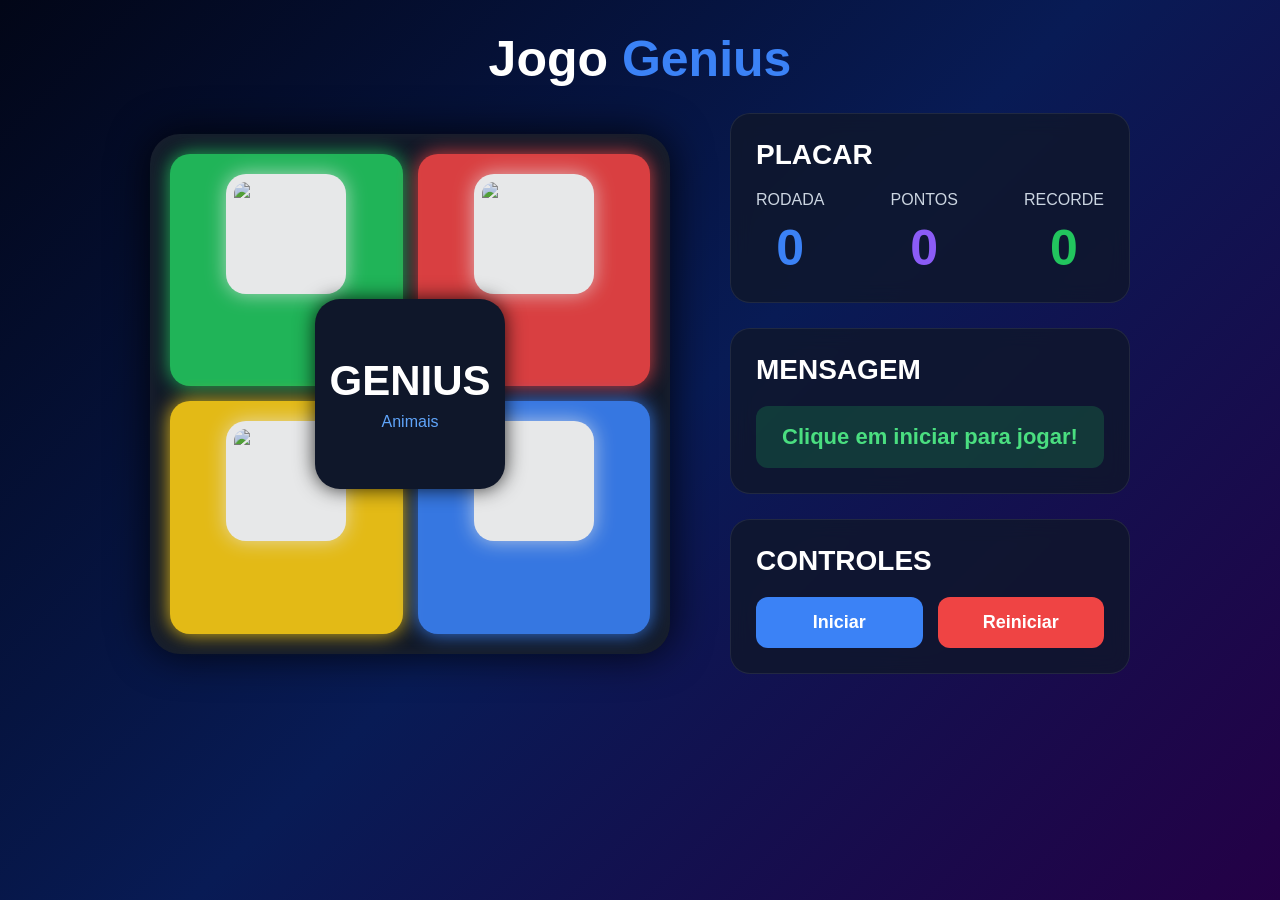
==== genius/index7.html @ 3ce278aa "atualizando" ====
<!DOCTYPE html>
<html lang="pt-BR">
<head>
  <meta charset="UTF-8">
  <meta name="viewport" content="width=device-width, initial-scale=1.0">
  <title>Jogo Genius Animais</title>

  <link rel="stylesheet" href="style.css">
</head>
<body>

  <h1>Jogo <span>Genius</span></h1>

  <div class="container">

    <!-- TABULEIRO -->

    <div class="game-board">

      <!-- VACA -->

      <div class="color green" data-color="green">

        <img
          src="https://cdn-icons-png.flaticon.com/512/1998/1998610.png"
          alt="Vaca"
        >

      </div>

      <!-- MACACO -->

      <div class="color red" data-color="red">

        <img
          src="https://cdn-icons-png.flaticon.com/512/3069/3069172.png"
          alt="Macaco"
        >

      </div>

      <!-- GATO -->

      <div class="color yellow" data-color="yellow">

        <img
          src="https://cdn-icons-png.flaticon.com/512/2138/2138440.png"
          alt="Gato"
        >

      </div>

      <!-- CACHORRO -->

      <div class="color blue" data-color="blue">

        <img
          src="https://cdn-icons-png.flaticon.com/512/616/616408.png"
          alt="Cachorro"
        >

      </div>

      <!-- CENTRO -->

      <div class="center">

        <h2>GENIUS</h2>

        <p>Animais</p>

      </div>

    </div>

    <!-- PAINEL -->

    <div class="panel">

      <!-- PLACAR -->

      <div class="card">

        <h3>PLACAR</h3>

        <div class="infos">

          <div>
            <p>RODADA</p>
            <span id="round">0</span>
          </div>

          <div>
            <p>PONTOS</p>
            <span id="score">0</span>
          </div>

          <div>
            <p>RECORDE</p>
            <span id="highScore">0</span>
          </div>

        </div>

      </div>

      <!-- MENSAGEM -->

      <div class="card">

        <h3>MENSAGEM</h3>

        <div class="message" id="message">

          Clique em iniciar para jogar!

        </div>

      </div>

      <!-- BOTÕES -->

      <div class="card">

        <h3>CONTROLES</h3>

        <div class="buttons">

          <button id="startBtn">
            Iniciar
          </button>

          <button id="restartBtn">
            Reiniciar
          </button>

        </div>

      </div>

    </div>

  </div>

  <!-- GAME OVER -->

  <div class="game-over" id="gameOver">

    <div class="game-over-content">

      <h2>GAME OVER</h2>

      <p id="finalScore">
        Sua pontuação foi 0
      </p>

      <button onclick="restartGame()">
        Jogar Novamente
      </button>

    </div>

  </div>

  <script src="script.js"></script>

</body>
</html>
---- genius/style.css ----
*{
  margin:0;
  padding:0;
  box-sizing:border-box;
  font-family:Arial, Helvetica, sans-serif;
}

body{
  min-height:100vh;
  background:
  linear-gradient(135deg,#020617,#081b55,#240046);
  color:white;
  display:flex;
  flex-direction:column;
  align-items:center;
  padding:30px;
}

h1{
  font-size:50px;
  margin-bottom:25px;
}

h1 span{
  color:#3b82f6;
}

.container{
  width:100%;
  max-width:1400px;
  display:flex;
  justify-content:center;
  align-items:center;
  gap:60px;
  flex-wrap:wrap;
}

/* TABULEIRO */

.game-board{
  width:520px;
  height:520px;
  background:#111827;
  border-radius:30px;
  display:grid;
  grid-template-columns:1fr 1fr;
  grid-template-rows:1fr 1fr;
  gap:15px;
  padding:20px;
  position:relative;

  box-shadow:
  0 0 40px rgba(0,0,0,.8),
  inset 0 0 20px rgba(255,255,255,.05);
}

.color{
  cursor:pointer;
  transition:.2s;
  opacity:.9;

  display:flex;
  justify-content:center;
  align-items:flex-start;

  padding-top:20px;

  position:relative;
}

.color:hover{
  transform:scale(1.02);
}

.color img{

  width:120px;
  height:120px;

  object-fit:cover;

  border-radius:20px;

  background:white;

  padding:8px;

  box-shadow:
  0 0 20px rgba(255,255,255,.7);

}

.green{
  background:#22c55e;
  border-radius:20px;
  box-shadow:0 0 20px #22c55e;
}

.red{
  background:#ef4444;
  border-radius:20px;
  box-shadow:0 0 20px #ef4444;
}

.yellow{
  background:#facc15;
  border-radius:20px;
  box-shadow:0 0 20px #facc15;
}

.blue{
  background:#3b82f6;
  border-radius:20px;
  box-shadow:0 0 20px #3b82f6;
}

.active{
  filter:brightness(2);
  transform:scale(1.03);
}

.center{
  width:190px;
  height:190px;
  background:#0f172a;
  border-radius:25px;
  position:absolute;
  top:50%;
  left:50%;
  transform:translate(-50%,-50%);
  display:flex;
  flex-direction:column;
  justify-content:center;
  align-items:center;
  z-index:10;

  box-shadow:
  0 0 20px rgba(0,0,0,.8);
}

.center h2{
  font-size:42px;
}

.center p{
  color:#60a5fa;
  margin-top:8px;
}

/* PAINEL */

.panel{
  width:400px;
  display:flex;
  flex-direction:column;
  gap:25px;
}

.card{
  background:rgba(15,23,42,.8);
  border:1px solid rgba(255,255,255,.08);
  border-radius:20px;
  padding:25px;
  backdrop-filter:blur(10px);
}

.card h3{
  margin-bottom:20px;
  font-size:28px;
}

.infos{
  display:flex;
  justify-content:space-between;
  text-align:center;
}

.infos p{
  color:#cbd5e1;
  margin-bottom:10px;
}

.infos span{
  font-size:50px;
  font-weight:bold;
}

#round{
  color:#3b82f6;
}

#score{
  color:#8b5cf6;
}

#highScore{
  color:#22c55e;
}

.message{
  padding:18px;
  border-radius:12px;
  text-align:center;
  font-size:22px;
  font-weight:bold;
  background:rgba(34,197,94,.2);
  color:#4ade80;
}

.buttons{
  display:flex;
  gap:15px;
  flex-wrap:wrap;
}

button{
  flex:1;
  border:none;
  padding:15px;
  border-radius:12px;
  font-size:18px;
  font-weight:bold;
  cursor:pointer;
  transition:.2s;
}

button:hover{
  transform:scale(1.04);
}

#startBtn{
  background:#3b82f6;
  color:white;
}

#restartBtn{
  background:#ef4444;
  color:white;
}

/* GAME OVER */

.game-over{
  position:fixed;
  inset:0;
  background:rgba(0,0,0,.85);
  display:none;
  justify-content:center;
  align-items:center;
  z-index:999;
}

.game-over-content{
  background:#111827;
  padding:40px;
  border-radius:25px;
  text-align:center;
  width:90%;
  max-width:450px;

  box-shadow:
  0 0 30px rgba(239,68,68,.5);
}

.game-over h2{
  font-size:50px;
  color:#ef4444;
  margin-bottom:20px;
}

.game-over p{
  font-size:24px;
  margin-bottom:30px;
}

.game-over button{
  width:100%;
  background:#3b82f6;
  color:white;
}

/* RESPONSIVO */

@media(max-width:700px){

  h1{
    font-size:38px;
    text-align:center;
  }

  .game-board{
    width:320px;
    height:320px;
  }

  .center{
    width:120px;
    height:120px;
  }

  .center h2{
    font-size:25px;
  }

  .panel{
    width:100%;
  }

  .infos span{
    font-size:35px;
  }

  .color img{
    width:60px;
    height:60px;
  }

}
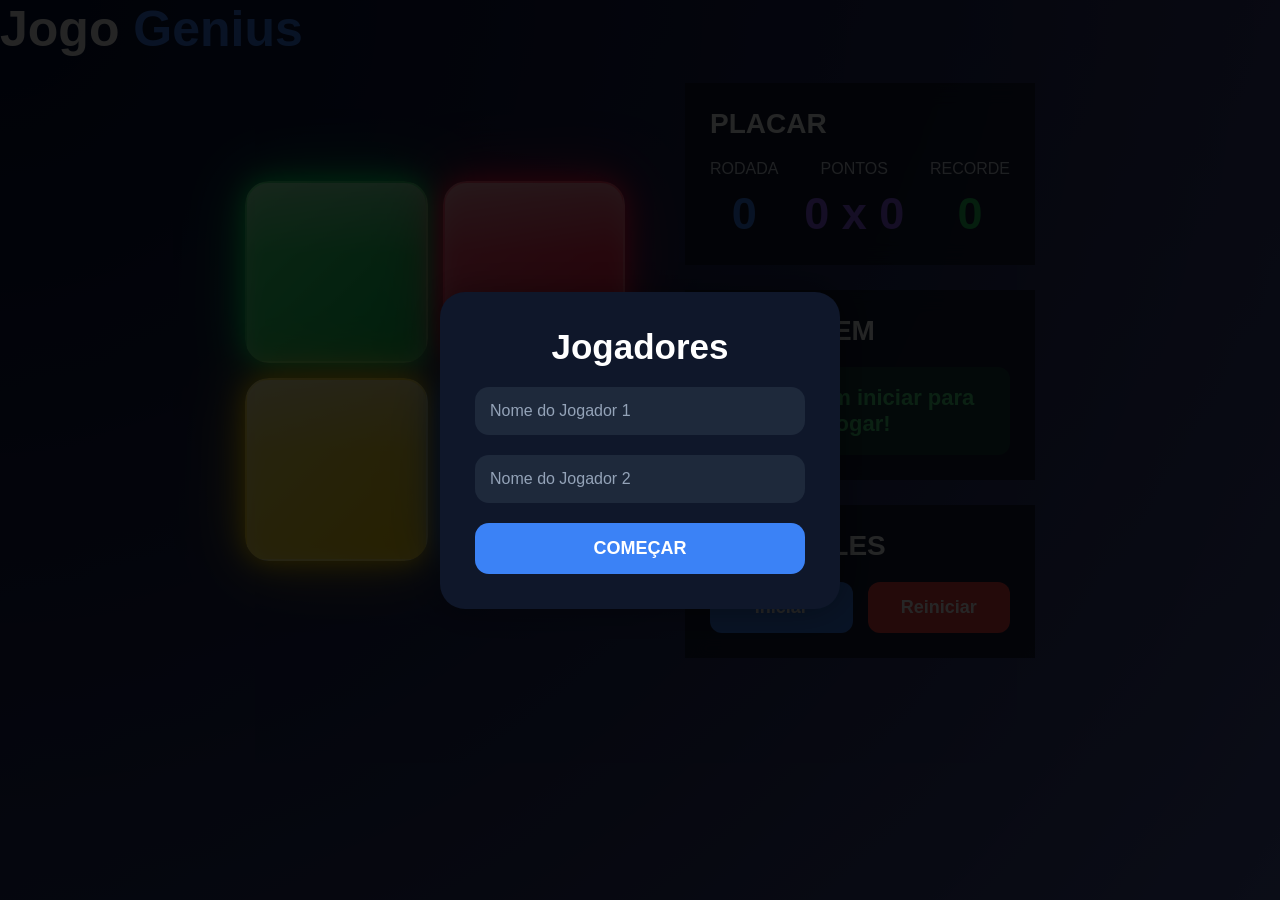
==== commit 136aa004: "atualizando projeto" ====
--- a/genius/index7.html
+++ b/genius/index7.html
@@ -3,138 +3,93 @@
 <head>
   <meta charset="UTF-8">
   <meta name="viewport" content="width=device-width, initial-scale=1.0">
-  <title>Jogo Genius Animais</title>
+  <title>Genius Multiplayer</title>
 
   <link rel="stylesheet" href="style.css">
 </head>
+
 <body>
 
-  <h1>Jogo <span>Genius</span></h1>
+<h1>Jogo <span>Genius</span></h1>
 
-  <div class="container">
+<div class="container">
 
-    <!-- TABULEIRO -->
+  <!-- TABULEIRO -->
 
-    <div class="game-board">
+  <div class="game-board">
 
-      <!-- VACA -->
+    <div class="color green botao" data-cor="green"></div>
 
-      <div class="color green" data-color="green">
+    <div class="color red botao" data-cor="red"></div>
 
-        <img
-          src="https://cdn-icons-png.flaticon.com/512/1998/1998610.png"
-          alt="Vaca"
-        >
+    <div class="color yellow botao" data-cor="yellow"></div>
 
-      </div>
+    <div class="color blue botao" data-cor="blue"></div>
 
-      <!-- MACACO -->
+    <!-- CENTRO -->
 
-      <div class="color red" data-color="red">
+  </div>
 
-        <img
-          src="https://cdn-icons-png.flaticon.com/512/3069/3069172.png"
-          alt="Macaco"
-        >
+  <!-- PAINEL -->
 
-      </div>
+  <div class="panel">
 
-      <!-- GATO -->
+    <!-- PLACAR -->
 
-      <div class="color yellow" data-color="yellow">
+    <div class="card">
 
-        <img
-          src="https://cdn-icons-png.flaticon.com/512/2138/2138440.png"
-          alt="Gato"
-        >
+      <h3>PLACAR</h3>
 
-      </div>
+      <div class="infos">
 
-      <!-- CACHORRO -->
+        <div>
+          <p>RODADA</p>
+          <span id="round">0</span>
+        </div>
 
-      <div class="color blue" data-color="blue">
+        <div>
+          <p>PONTOS</p>
+          <span id="score">0 x 0</span>
+        </div>
 
-        <img
-          src="https://cdn-icons-png.flaticon.com/512/616/616408.png"
-          alt="Cachorro"
-        >
-
-      </div>
-
-      <!-- CENTRO -->
-
-      <div class="center">
-
-        <h2>GENIUS</h2>
-
-        <p>Animais</p>
+        <div>
+          <p>RECORDE</p>
+          <span id="highScore">0</span>
+        </div>
 
       </div>
 
     </div>
 
-    <!-- PAINEL -->
+    <!-- MENSAGEM -->
 
-    <div class="panel">
+    <div class="card">
 
-      <!-- PLACAR -->
+      <h3>MENSAGEM</h3>
 
-      <div class="card">
+      <div class="message" id="message">
 
-        <h3>PLACAR</h3>
-
-        <div class="infos">
-
-          <div>
-            <p>RODADA</p>
-            <span id="round">0</span>
-          </div>
-
-          <div>
-            <p>PONTOS</p>
-            <span id="score">0</span>
-          </div>
-
-          <div>
-            <p>RECORDE</p>
-            <span id="highScore">0</span>
-          </div>
-
-        </div>
+        Clique em iniciar para jogar!
 
       </div>
 
-      <!-- MENSAGEM -->
+    </div>
 
-      <div class="card">
+    <!-- BOTÕES -->
 
-        <h3>MENSAGEM</h3>
+    <div class="card">
 
-        <div class="message" id="message">
+      <h3>CONTROLES</h3>
 
-          Clique em iniciar para jogar!
+      <div class="buttons">
 
-        </div>
+        <button id="startBtn">
+          Iniciar
+        </button>
 
-      </div>
-
-      <!-- BOTÕES -->
-
-      <div class="card">
-
-        <h3>CONTROLES</h3>
-
-        <div class="buttons">
-
-          <button id="startBtn">
-            Iniciar
-          </button>
-
-          <button id="restartBtn">
-            Reiniciar
-          </button>
-
-        </div>
+        <button id="restartBtn">
+          Reiniciar
+        </button>
 
       </div>
 
@@ -142,27 +97,36 @@
 
   </div>
 
-  <!-- GAME OVER -->
+</div>
+<!-- PAINEL NOMES -->
 
-  <div class="game-over" id="gameOver">
+<div class="name-panel" id="namePanel">
 
-    <div class="game-over-content">
+  <div class="name-box">
 
-      <h2>GAME OVER</h2>
+    <h2>Jogadores</h2>
 
-      <p id="finalScore">
-        Sua pontuação foi 0
-      </p>
+    <input
+      type="text"
+      id="player1"
+      placeholder="Nome do Jogador 1"
+    >
 
-      <button onclick="restartGame()">
-        Jogar Novamente
-      </button>
+    <input
+      type="text"
+      id="player2"
+      placeholder="Nome do Jogador 2"
+    >
 
-    </div>
+    <button id="playBtn">
+      COMEÇAR
+    </button>
 
   </div>
 
-  <script src="script.js"></script>
+</div>
+
+<script src="script.js"></script>
 
 </body>
 </html>
--- a/genius/style.css
+++ b/genius/style.css
@@ -1,3 +1,5 @@
+/* RESET */
+
 *{
   margin:0;
   padding:0;
@@ -5,16 +7,17 @@
   font-family:Arial, Helvetica, sans-serif;
 }
 
-body{
-  min-height:100vh;
-  background:
-  linear-gradient(135deg,#020617,#081b55,#240046);
-  color:white;
-  display:flex;
-  flex-direction:column;
-  align-items:center;
-  padding:30px;
-}
+/* BODY */
+body {
+  min-height: 100vh;
+  font-family: Arial, Helvetica, sans-serif;
+  background:
+    radial-gradient(circle at top left, #000e33, transparent 100%),
+    linear-gradient(500deg, #1e175ce5, #48579b);
+  color: #f8fafc;
+}
+
+/* TITULO */
 
 h1{
   font-size:50px;
@@ -25,142 +28,206 @@
   color:#3b82f6;
 }
 
+/* CONTAINER */
+
 .container{
+
   width:100%;
   max-width:1400px;
+
   display:flex;
   justify-content:center;
   align-items:center;
+
   gap:60px;
+
   flex-wrap:wrap;
 }
 
-/* TABULEIRO */
+/* blocos */
 
 .game-board{
-  width:520px;
-  height:520px;
-  background:#111827;
-  border-radius:30px;
+
+  width:380px;
+  height:380px;
+
   display:grid;
+
   grid-template-columns:1fr 1fr;
   grid-template-rows:1fr 1fr;
+
   gap:15px;
-  padding:20px;
+}
+/* BOTÕES */
+
+.color{
+
+  cursor:pointer;
+
+  transition:.25s;
+
+  opacity:1;
+
+  border-radius:24px;
+
   position:relative;
 
-  box-shadow:
-  0 0 40px rgba(0,0,0,.8),
-  inset 0 0 20px rgba(255,255,255,.05);
-}
-
-.color{
-  cursor:pointer;
-  transition:.2s;
-  opacity:.9;
-
-  display:flex;
-  justify-content:center;
-  align-items:flex-start;
-
-  padding-top:20px;
-
-  position:relative;
-}
+  overflow:hidden;
+
+  border:2px solid rgba(255,255,255,.15);
+
+  backdrop-filter:blur(5px);
+
+  box-shadow:
+  inset 0 4px 10px rgba(255,255,255,.15),
+  inset 0 -8px 20px rgba(0,0,0,.35),
+  0 0 25px rgba(255,255,255,.08);
+}
+
+/* BRILHO POR CIMA */
+
+.color::before{
+
+  content:"";
+
+  position:absolute;
+
+  inset:0;
+
+  background:
+  linear-gradient(
+    180deg,
+    rgba(255,255,255,.35),
+    transparent 40%
+  );
+
+  pointer-events:none;
+}
+
+/* HOVER */
 
 .color:hover{
-  transform:scale(1.02);
-}
-
-.color img{
-
-  width:120px;
-  height:120px;
-
-  object-fit:cover;
-
-  border-radius:20px;
-
-  background:white;
-
-  padding:8px;
-
-  box-shadow:
-  0 0 20px rgba(255,255,255,.7);
-
-}
+
+  transform:scale(1.03);
+
+  filter:brightness(1.15);
+
+  box-shadow:
+  0 0 40px rgba(255,255,255,.2);
+}
+
+/* VERDE */
+/* VERDE */
 
 .green{
-  background:#22c55e;
-  border-radius:20px;
-  box-shadow:0 0 20px #22c55e;
-}
+
+  background:
+  linear-gradient(
+    135deg,
+    #4dff88,
+    #00c853
+  );
+
+  box-shadow:
+  0 0 25px #00ff6a,
+  0 0 60px rgba(0,255,106,.8),
+  inset 0 0 20px rgba(255,255,255,.25);
+}
+
+/* VERMELHO */
 
 .red{
-  background:#ef4444;
-  border-radius:20px;
-  box-shadow:0 0 20px #ef4444;
-}
+
+  background:
+  linear-gradient(
+    135deg,
+    #ff5c7a,
+    #ff1744
+  );
+
+  box-shadow:
+  0 0 25px #ff1744,
+  0 0 60px rgba(255,23,68,.8),
+  inset 0 0 20px rgba(255,255,255,.25);
+}
+
+/* AMARELO */
 
 .yellow{
-  background:#facc15;
-  border-radius:20px;
-  box-shadow:0 0 20px #facc15;
-}
+
+  background:
+  linear-gradient(
+    135deg,
+    #fff176,
+    #ffd600
+  );
+
+  box-shadow:
+  0 0 25px #ffd600,
+  0 0 60px rgba(255,214,0,.8),
+  inset 0 0 20px rgba(255,255,255,.25);
+}
+
+/* AZUL */
 
 .blue{
-  background:#3b82f6;
-  border-radius:20px;
-  box-shadow:0 0 20px #3b82f6;
-}
+
+  background:
+  linear-gradient(
+    135deg,
+    #66a6ff,
+    #2979ff
+  );
+
+  box-shadow:
+  0 0 25px #2979ff,
+  0 0 60px rgba(41,121,255,.8),
+  inset 0 0 20px rgba(255,255,255,.25);
+}
+/* BOTÃO ACESO */
 
 .active{
+
+  transform:scale(1.07);
+
+  filter:
+  brightness(2)
+  saturate(2);
+
+  box-shadow:
+  0 0 35px white,
+  0 0 80px currentColor,
+  0 0 120px currentColor;
+}
+/* ATIVO */
+
+.active{
+
   filter:brightness(2);
-  transform:scale(1.03);
-}
-
-.center{
-  width:190px;
-  height:190px;
-  background:#0f172a;
-  border-radius:25px;
-  position:absolute;
-  top:50%;
-  left:50%;
-  transform:translate(-50%,-50%);
+
+  transform:scale(1.04);
+}
+ 
+/* cards de pontuação*/
+.panel{
+
+  width:350px;
+
   display:flex;
   flex-direction:column;
-  justify-content:center;
-  align-items:center;
-  z-index:10;
-
-  box-shadow:
-  0 0 20px rgba(0,0,0,.8);
-}
-
-.center h2{
-  font-size:42px;
-}
-
-.center p{
-  color:#60a5fa;
-  margin-top:8px;
-}
-
-/* PAINEL */
-
-.panel{
-  width:400px;
-  display:flex;
-  flex-direction:column;
+
   gap:25px;
 }
-
 .card{
+
   background:rgba(15,23,42,.8);
-  border:1px solid rgba(255,255,255,.08);
-  border-radius:20px;
+
+  border:1px transparent rgba(255,255,255,.08);
+
+  border-radius:transparent;
+
   padding:25px;
+
   backdrop-filter:blur(10px);
 }
 
@@ -169,9 +236,13 @@
   font-size:28px;
 }
 
+/* INFORMAÇÕES */
+
 .infos{
+
   display:flex;
   justify-content:space-between;
+
   text-align:center;
 }
 
@@ -181,9 +252,11 @@
 }
 
 .infos span{
-  font-size:50px;
+  font-size:45px;
   font-weight:bold;
 }
+
+/* CORES DOS TEXTOS */
 
 #round{
   color:#3b82f6;
@@ -197,85 +270,70 @@
   color:#22c55e;
 }
 
+/* MENSAGEM */
+
 .message{
+
   padding:18px;
+
   border-radius:12px;
+
   text-align:center;
+
   font-size:22px;
+
   font-weight:bold;
+
   background:rgba(34,197,94,.2);
+
   color:#4ade80;
 }
 
+/* BOTÕES */
+
 .buttons{
-  display:flex;
+
+  display:flex;
+
   gap:15px;
+
   flex-wrap:wrap;
 }
 
 button{
+
   flex:1;
+
   border:none;
+
   padding:15px;
+
   border-radius:12px;
+
   font-size:18px;
+
   font-weight:bold;
+
   cursor:pointer;
+
   transition:.2s;
 }
 
 button:hover{
   transform:scale(1.04);
 }
+
+/* BOTÃO INICIAR */
 
 #startBtn{
   background:#3b82f6;
   color:white;
 }
 
+/* BOTÃO REINICIAR */
+
 #restartBtn{
   background:#ef4444;
-  color:white;
-}
-
-/* GAME OVER */
-
-.game-over{
-  position:fixed;
-  inset:0;
-  background:rgba(0,0,0,.85);
-  display:none;
-  justify-content:center;
-  align-items:center;
-  z-index:999;
-}
-
-.game-over-content{
-  background:#111827;
-  padding:40px;
-  border-radius:25px;
-  text-align:center;
-  width:90%;
-  max-width:450px;
-
-  box-shadow:
-  0 0 30px rgba(239,68,68,.5);
-}
-
-.game-over h2{
-  font-size:50px;
-  color:#ef4444;
-  margin-bottom:20px;
-}
-
-.game-over p{
-  font-size:24px;
-  margin-bottom:30px;
-}
-
-.game-over button{
-  width:100%;
-  background:#3b82f6;
   color:white;
 }
 
@@ -293,26 +351,117 @@
     height:320px;
   }
 
-  .center{
-    width:120px;
-    height:120px;
-  }
-
-  .center h2{
-    font-size:25px;
-  }
-
   .panel{
     width:100%;
   }
 
   .infos span{
-    font-size:35px;
+    font-size:30px;
   }
-
-  .color img{
-    width:60px;
-    height:60px;
-  }
-
+}
+
+
+/* PAINEL NOMES */
+
+.name-panel{
+
+  position:fixed;
+
+  inset:0;
+
+  background:rgba(0,0,0,.85);
+
+  display:flex;
+
+  justify-content:center;
+  align-items:center;
+
+  z-index:9999;
+}
+
+/* card de iniciar para os nomes */
+.name-box{
+
+  width:90%;
+  max-width:400px;
+
+  background:#0f172a;
+
+  padding:35px;
+
+  border-radius:25px;
+
+  display:flex;
+  flex-direction:column;
+
+  gap:20px;
+
+  box-shadow:
+  0 0 40px rgba(0, 0, 0, 0.4);
+}
+/* TITULO */
+
+.name-box h2{
+
+  text-align:center;
+
+  font-size:35px;
+
+  color:white;
+}
+
+/* INPUTS */
+
+.name-box input{
+
+  width:100%;
+
+  padding:15px;
+
+  border:none;
+
+  border-radius:14px;
+
+  background:#1e293b;
+
+  color:white;
+
+  font-size:16px;
+
+  outline:none;
+}
+
+.name-box input::placeholder{
+
+  color:#94a3b8;
+}
+
+/* BOTÃO */
+
+#playBtn{
+
+  background:#3b82f6;
+
+  color:white;
+
+  border:none;
+
+  padding:15px;
+
+  border-radius:14px;
+
+  font-size:18px;
+
+  font-weight:bold;
+
+  cursor:pointer;
+
+  transition:.2s;
+}
+
+#playBtn:hover{
+
+  transform:scale(1.03);
+
+  filter:brightness(1.1);
 }
